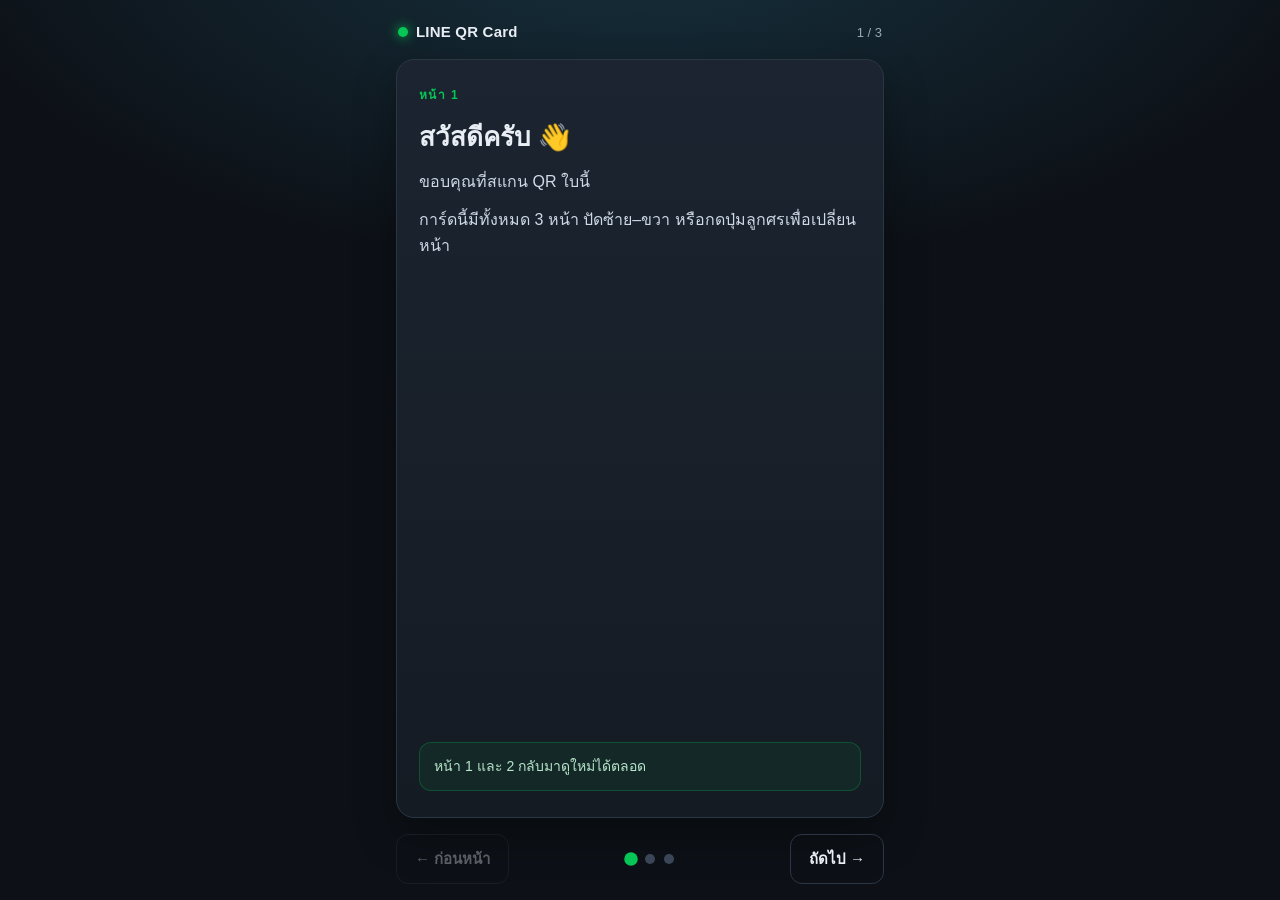
==== index.html @ 502ca48c "Add one-time-reveal QR card app Static, dependency-free card opened by scanning a QR code.  - Pages " ====
<!DOCTYPE html>
<html lang="th">
<head>
  <meta charset="utf-8">
  <meta name="viewport" content="width=device-width, initial-scale=1, viewport-fit=cover">
  <meta name="theme-color" content="#0d1117">
  <!-- การ์ดเป็นของส่วนตัว ไม่ควรถูก search engine เก็บ -->
  <meta name="robots" content="noindex, nofollow">
  <title>LINE QR Card</title>
  <link rel="stylesheet" href="assets/styles.css">
  <link rel="icon" href="data:image/svg+xml,<svg xmlns='http://www.w3.org/2000/svg' viewBox='0 0 100 100'><text y='.9em' font-size='90'>💌</text></svg>">
</head>
<body>
  <main class="app">
    <header class="topbar">
      <div class="brand" id="brand">LINE QR Card</div>
      <div class="counter" id="counter"></div>
    </header>

    <div class="stage" id="stage">
      <div class="viewport" id="viewport"></div>
    </div>

    <nav class="nav" id="nav">
      <button type="button" class="btn btn-ghost" id="prev">← ก่อนหน้า</button>
      <div class="dots" id="dots"></div>
      <button type="button" class="btn btn-ghost" id="next">ถัดไป →</button>
    </nav>
  </main>

  <script src="assets/card-data.js"></script>
  <script src="assets/storage.js"></script>
  <script src="assets/app.js"></script>
</body>
</html>
---- assets/styles.css ----
/* styles.css — mobile-first, ธีมเข้ม, accent เขียว LINE */

:root {
  --line: #06c755;
  --line-dim: #05a247;
  --bg: #0d1117;
  --bg-soft: #151b23;
  --surface: #1b2430;
  --surface-2: #232e3d;
  --border: #2b3644;
  --text: #e9eef5;
  --text-dim: #9aa7b8;
  --warn: #f0b429;
  --radius: 18px;
  --radius-sm: 12px;
}

* { box-sizing: border-box; }

html, body {
  margin: 0;
  padding: 0;
  min-height: 100%;
}

body {
  background:
    radial-gradient(1200px 600px at 50% -10%, #17323f 0%, transparent 60%),
    var(--bg);
  color: var(--text);
  font-family: -apple-system, BlinkMacSystemFont, "Segoe UI", "Noto Sans Thai",
    "Helvetica Neue", Arial, sans-serif;
  line-height: 1.65;
  -webkit-font-smoothing: antialiased;
  -webkit-tap-highlight-color: transparent;
}

/* ---------------- layout ---------------- */

.app {
  display: flex;
  flex-direction: column;
  min-height: 100vh;
  min-height: 100dvh;
  max-width: 520px;
  margin: 0 auto;
  padding: max(16px, env(safe-area-inset-top)) 16px
           max(16px, env(safe-area-inset-bottom));
}

.topbar {
  display: flex;
  align-items: center;
  justify-content: space-between;
  gap: 12px;
  padding: 4px 2px 14px;
}

.brand {
  display: flex;
  align-items: center;
  gap: 8px;
  font-weight: 700;
  font-size: 15px;
  letter-spacing: 0.2px;
}

.brand::before {
  content: "";
  width: 10px;
  height: 10px;
  border-radius: 50%;
  background: var(--line);
  box-shadow: 0 0 12px var(--line);
}

.counter {
  font-size: 13px;
  color: var(--text-dim);
  font-variant-numeric: tabular-nums;
}

.stage {
  flex: 1;
  display: flex;
  align-items: stretch;
  touch-action: pan-y;
}

.viewport {
  flex: 1;
  display: flex;
}

/* ---------------- card ---------------- */

.slide {
  flex: 1;
  display: flex;
  animation: slide-in 260ms ease;
}

@keyframes slide-in {
  from { opacity: 0; transform: translateY(10px); }
  to   { opacity: 1; transform: none; }
}

.card {
  flex: 1;
  display: flex;
  flex-direction: column;
  gap: 14px;
  background: linear-gradient(180deg, var(--surface) 0%, var(--bg-soft) 100%);
  border: 1px solid var(--border);
  border-radius: var(--radius);
  padding: 26px 22px;
  box-shadow: 0 18px 40px rgba(0, 0, 0, 0.35);
}

.eyebrow {
  font-size: 12px;
  font-weight: 700;
  letter-spacing: 1.4px;
  text-transform: uppercase;
  color: var(--line);
}

.card-title {
  margin: 0;
  font-size: 26px;
  line-height: 1.35;
  font-weight: 800;
}

.card-body { display: flex; flex-direction: column; gap: 12px; }

.body-line {
  margin: 0;
  font-size: 16px;
  color: #cfd9e6;
}

.note {
  margin-top: auto;
  padding: 12px 14px;
  background: rgba(6, 199, 85, 0.08);
  border: 1px solid rgba(6, 199, 85, 0.25);
  border-radius: var(--radius-sm);
  font-size: 14px;
  color: #b8e6cb;
}

.warn {
  padding: 11px 14px;
  background: rgba(240, 180, 41, 0.1);
  border: 1px solid rgba(240, 180, 41, 0.3);
  border-radius: var(--radius-sm);
  font-size: 13.5px;
  color: #f5d489;
}

/* ---------------- gate: เลือกซ้าย/ขวา ---------------- */

.gate-prompt {
  margin: 0;
  font-size: 15px;
  color: var(--text-dim);
}

.picker {
  display: grid;
  grid-template-columns: 1fr 1fr;
  gap: 12px;
  margin: 6px 0 4px;
}

.option {
  display: flex;
  flex-direction: column;
  align-items: center;
  gap: 6px;
  padding: 26px 12px;
  background: var(--surface-2);
  border: 1.5px solid var(--border);
  border-radius: var(--radius);
  color: var(--text);
  font-family: inherit;
  cursor: pointer;
  transition: transform 140ms ease, border-color 140ms ease, background 140ms ease;
}

.option:hover,
.option:focus-visible {
  border-color: var(--line);
  background: #26364a;
  outline: none;
}

.option:active { transform: scale(0.97); }

.option-icon { font-size: 34px; line-height: 1; }
.option-label { font-size: 19px; font-weight: 800; }
.option-teaser { font-size: 13px; color: var(--text-dim); text-align: center; }

/* ---------------- gate: เปิดครั้งเดียว ---------------- */

.card.is-revealed { border-color: rgba(6, 199, 85, 0.5); }

.reveal-badge {
  align-self: flex-start;
  padding: 6px 13px;
  background: var(--line);
  color: #04220f;
  border-radius: 999px;
  font-size: 13px;
  font-weight: 800;
}

.code-box {
  display: flex;
  align-items: center;
  justify-content: space-between;
  gap: 12px;
  padding: 14px 16px;
  background: #0b1017;
  border: 1px dashed var(--line);
  border-radius: var(--radius-sm);
}

.code-label { font-size: 12px; color: var(--text-dim); letter-spacing: 1px; }

.code-value {
  font-family: ui-monospace, SFMono-Regular, Menlo, monospace;
  font-size: 19px;
  letter-spacing: 2px;
  color: var(--line);
}

/* ---------------- gate: ปิดผนึกแล้ว ---------------- */

.card.is-sealed { align-items: center; text-align: center; }
.card.is-sealed .card-title { font-size: 22px; }
.card.is-sealed .eyebrow { align-self: center; }

.seal-icon {
  font-size: 52px;
  line-height: 1;
  margin-top: 12px;
  filter: grayscale(0.2);
}

.sealed-meta {
  width: 100%;
  padding: 14px;
  background: #0b1017;
  border: 1px solid var(--border);
  border-radius: var(--radius-sm);
  font-size: 14px;
  color: var(--text-dim);
}

.sealed-meta-row + .sealed-meta-row { margin-top: 4px; }

/* ---------------- buttons ---------------- */

.btn {
  padding: 12px 18px;
  border-radius: var(--radius-sm);
  border: 1px solid var(--border);
  background: var(--surface-2);
  color: var(--text);
  font-family: inherit;
  font-size: 15px;
  font-weight: 700;
  cursor: pointer;
  transition: opacity 140ms ease, transform 140ms ease, background 140ms ease;
}

.btn:active { transform: scale(0.98); }
.btn:disabled { opacity: 0.35; cursor: not-allowed; }
.btn:focus-visible { outline: 2px solid var(--line); outline-offset: 2px; }

.btn-primary {
  background: var(--line);
  border-color: var(--line);
  color: #04220f;
}

.btn-primary:hover:not(:disabled) { background: var(--line-dim); }
.btn-ghost { background: transparent; }
.btn-ghost:hover:not(:disabled) { background: var(--surface-2); }
.btn-block { width: 100%; margin-top: auto; }
.btn-sm { padding: 7px 12px; font-size: 13px; }

/* ---------------- nav ---------------- */

.nav {
  display: flex;
  align-items: center;
  justify-content: space-between;
  gap: 14px;
  padding-top: 16px;
}

.nav .btn { min-width: 76px; }

.dots { display: flex; align-items: center; gap: 9px; }

.dot {
  width: 10px;
  height: 10px;
  padding: 0;
  border: none;
  border-radius: 50%;
  background: #3a4657;
  cursor: pointer;
  transition: background 160ms ease, transform 160ms ease;
}

.dot.is-active { background: var(--line); transform: scale(1.35); }
.dot.is-locked { background: #55606f; box-shadow: inset 0 0 0 2px #0d1117; }
.dot:focus-visible { outline: 2px solid var(--line); outline-offset: 3px; }

/* ---------------- modal ---------------- */

.modal-overlay {
  position: fixed;
  inset: 0;
  display: flex;
  align-items: center;
  justify-content: center;
  padding: 22px;
  background: rgba(3, 6, 10, 0.72);
  backdrop-filter: blur(3px);
  opacity: 0;
  transition: opacity 160ms ease;
  z-index: 50;
}

.modal-overlay.is-open { opacity: 1; }

.modal {
  width: 100%;
  max-width: 380px;
  background: var(--surface);
  border: 1px solid var(--border);
  border-radius: var(--radius);
  padding: 22px;
  box-shadow: 0 24px 60px rgba(0, 0, 0, 0.55);
  transform: translateY(12px) scale(0.98);
  transition: transform 180ms ease;
}

.modal-overlay.is-open .modal { transform: none; }

.modal-title { margin: 0 0 8px; font-size: 19px; font-weight: 800; }
.modal-message { margin: 0 0 20px; font-size: 15px; color: var(--text-dim); }

.modal-actions {
  display: grid;
  grid-template-columns: 1fr 1fr;
  gap: 10px;
}

/* ---------------- dev bar ---------------- */

.devbar {
  position: fixed;
  left: 0;
  right: 0;
  bottom: 0;
  display: flex;
  align-items: center;
  justify-content: space-between;
  gap: 12px;
  padding: 9px 14px calc(9px + env(safe-area-inset-bottom));
  background: #05070a;
  border-top: 1px solid var(--border);
  font-size: 12px;
  z-index: 40;
}

body.has-devbar .app { padding-bottom: 72px; }

.devbar-label {
  font-family: ui-monospace, SFMono-Regular, Menlo, monospace;
  color: var(--text-dim);
  overflow: hidden;
  text-overflow: ellipsis;
  white-space: nowrap;
}

/* ---------------- QR tool (qr.html) ---------------- */

.tool { max-width: 520px; margin: 0 auto; padding: 24px 16px 60px; }
.tool h1 { font-size: 24px; margin: 0 0 6px; }
.tool .lede { margin: 0 0 22px; color: var(--text-dim); font-size: 15px; }

.field { display: flex; flex-direction: column; gap: 6px; margin-bottom: 16px; }
.field label { font-size: 13px; font-weight: 700; color: var(--text-dim); }

.field input {
  padding: 12px 14px;
  background: var(--surface);
  border: 1px solid var(--border);
  border-radius: var(--radius-sm);
  color: var(--text);
  font-family: inherit;
  font-size: 15px;
}

.field input:focus { outline: 2px solid var(--line); outline-offset: 1px; }

.qr-out {
  display: flex;
  flex-direction: column;
  align-items: center;
  gap: 14px;
  padding: 22px;
  background: var(--surface);
  border: 1px solid var(--border);
  border-radius: var(--radius);
}

.qr-canvas-wrap {
  padding: 14px;
  background: #fff;
  border-radius: var(--radius-sm);
  line-height: 0;
}

.qr-canvas-wrap canvas { display: block; width: 240px; height: 240px; image-rendering: pixelated; }

.qr-link {
  width: 100%;
  padding: 11px 13px;
  background: #0b1017;
  border: 1px solid var(--border);
  border-radius: var(--radius-sm);
  font-family: ui-monospace, SFMono-Regular, Menlo, monospace;
  font-size: 12.5px;
  color: #a8d8bd;
  word-break: break-all;
}

.qr-actions { display: flex; gap: 10px; width: 100%; }
.qr-actions .btn { flex: 1; }

.tool-error {
  padding: 12px 14px;
  background: rgba(240, 90, 90, 0.1);
  border: 1px solid rgba(240, 90, 90, 0.35);
  border-radius: var(--radius-sm);
  color: #f3b0b0;
  font-size: 14px;
}

.tool-links { margin-top: 26px; font-size: 14px; }
.tool-links a { color: var(--line); }

/* ---------------- a11y ---------------- */

@media (prefers-reduced-motion: reduce) {
  *, *::before, *::after {
    animation-duration: 0.01ms !important;
    transition-duration: 0.01ms !important;
  }
}
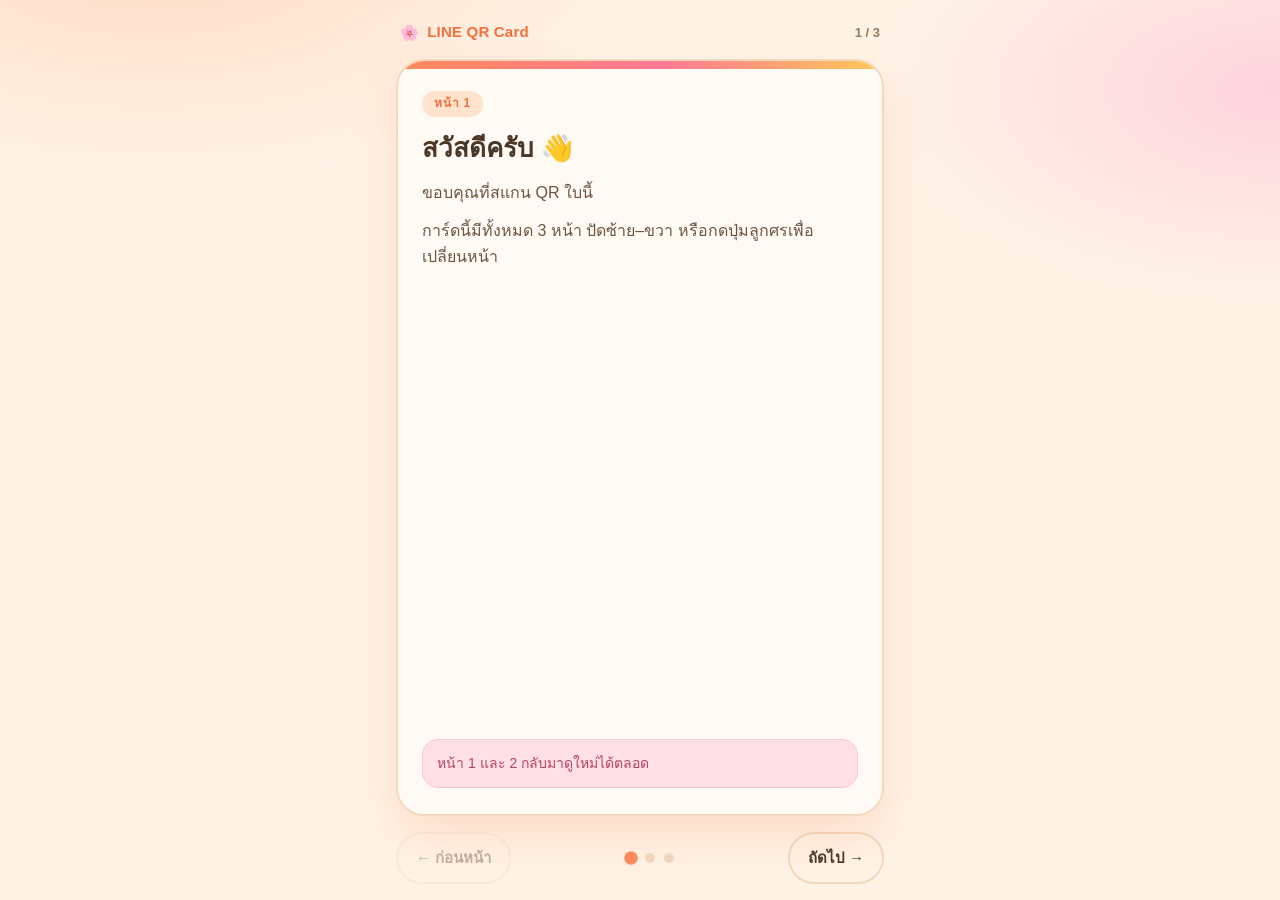
==== commit 335de395: "Restyle card to a warm, cute palette Swap the dark theme for cream/peach/pink tones: rounded 28px ca" ====
--- a/index.html
+++ b/index.html
@@ -3,7 +3,7 @@
 <head>
   <meta charset="utf-8">
   <meta name="viewport" content="width=device-width, initial-scale=1, viewport-fit=cover">
-  <meta name="theme-color" content="#0d1117">
+  <meta name="theme-color" content="#fff3e6">
   <!-- การ์ดเป็นของส่วนตัว ไม่ควรถูก search engine เก็บ -->
   <meta name="robots" content="noindex, nofollow">
   <title>LINE QR Card</title>
--- a/assets/styles.css
+++ b/assets/styles.css
@@ -1,18 +1,24 @@
-/* styles.css — mobile-first, ธีมเข้ม, accent เขียว LINE */
+/* styles.css — mobile-first, ทรงการ์ดโค้งมนน่ารัก โทนอบอุ่น (ครีม/พีช/ส้ม) */
 
 :root {
-  --line: #06c755;
-  --line-dim: #05a247;
-  --bg: #0d1117;
-  --bg-soft: #151b23;
-  --surface: #1b2430;
-  --surface-2: #232e3d;
-  --border: #2b3644;
-  --text: #e9eef5;
-  --text-dim: #9aa7b8;
-  --warn: #f0b429;
-  --radius: 18px;
-  --radius-sm: 12px;
+  --accent: #ff8a5b;
+  --accent-dim: #f2703c;
+  --accent-soft: #ffe3cc;
+  --pink: #ff7a93;
+  --pink-soft: #ffe0e6;
+  --yellow: #ffc857;
+
+  --bg: #fff3e6;
+  --bg-soft: #ffe9d6;
+  --surface: #fffaf3;
+  --surface-2: #fff2e2;
+  --border: #f2d9bd;
+  --text: #4a3728;
+  --text-dim: #9a7757;
+  --warn: #d97a1f;
+
+  --radius: 28px;
+  --radius-sm: 16px;
 }
 
 * { box-sizing: border-box; }
@@ -25,7 +31,8 @@
 
 body {
   background:
-    radial-gradient(1200px 600px at 50% -10%, #17323f 0%, transparent 60%),
+    radial-gradient(900px 460px at 12% -8%, #ffd9c2 0%, transparent 55%),
+    radial-gradient(800px 420px at 100% 10%, #ffd3de 0%, transparent 50%),
     var(--bg);
   color: var(--text);
   font-family: -apple-system, BlinkMacSystemFont, "Segoe UI", "Noto Sans Thai",
@@ -53,29 +60,28 @@
   align-items: center;
   justify-content: space-between;
   gap: 12px;
-  padding: 4px 2px 14px;
+  padding: 4px 4px 14px;
 }
 
 .brand {
   display: flex;
   align-items: center;
   gap: 8px;
-  font-weight: 700;
+  font-weight: 800;
   font-size: 15px;
   letter-spacing: 0.2px;
+  color: var(--accent-dim);
 }
 
 .brand::before {
-  content: "";
-  width: 10px;
-  height: 10px;
-  border-radius: 50%;
-  background: var(--line);
-  box-shadow: 0 0 12px var(--line);
+  content: "🌸";
+  font-size: 15px;
+  line-height: 1;
 }
 
 .counter {
   font-size: 13px;
+  font-weight: 700;
   color: var(--text-dim);
   font-variant-numeric: tabular-nums;
 }
@@ -101,28 +107,47 @@
 }
 
 @keyframes slide-in {
-  from { opacity: 0; transform: translateY(10px); }
+  from { opacity: 0; transform: translateY(10px) scale(0.99); }
   to   { opacity: 1; transform: none; }
 }
 
 .card {
+  position: relative;
   flex: 1;
   display: flex;
   flex-direction: column;
   gap: 14px;
-  background: linear-gradient(180deg, var(--surface) 0%, var(--bg-soft) 100%);
-  border: 1px solid var(--border);
+  background: var(--surface);
+  border: 2px solid var(--border);
   border-radius: var(--radius);
-  padding: 26px 22px;
-  box-shadow: 0 18px 40px rgba(0, 0, 0, 0.35);
+  padding: 30px 24px 26px;
+  box-shadow:
+    0 22px 44px rgba(242, 112, 60, 0.16),
+    0 2px 0 rgba(255, 255, 255, 0.6) inset;
+  overflow: hidden;
+}
+
+/* แถบขอบด้านบนสีสลับ ให้ดูเป็นการ์ดจริง ๆ */
+.card::before {
+  content: "";
+  position: absolute;
+  top: 0;
+  left: 0;
+  right: 0;
+  height: 8px;
+  background: linear-gradient(90deg, var(--accent) 0%, var(--pink) 55%, var(--yellow) 100%);
 }
 
 .eyebrow {
+  display: inline-flex;
+  align-self: flex-start;
+  padding: 3px 12px;
   font-size: 12px;
-  font-weight: 700;
-  letter-spacing: 1.4px;
-  text-transform: uppercase;
-  color: var(--line);
+  font-weight: 800;
+  letter-spacing: 0.8px;
+  border-radius: 999px;
+  background: var(--accent-soft);
+  color: var(--accent-dim);
 }
 
 .card-title {
@@ -130,6 +155,7 @@
   font-size: 26px;
   line-height: 1.35;
   font-weight: 800;
+  color: var(--text);
 }
 
 .card-body { display: flex; flex-direction: column; gap: 12px; }
@@ -137,26 +163,27 @@
 .body-line {
   margin: 0;
   font-size: 16px;
-  color: #cfd9e6;
+  color: #6b5540;
 }
 
 .note {
   margin-top: auto;
   padding: 12px 14px;
-  background: rgba(6, 199, 85, 0.08);
-  border: 1px solid rgba(6, 199, 85, 0.25);
+  background: var(--pink-soft);
+  border: 1px solid #ffc7d2;
   border-radius: var(--radius-sm);
   font-size: 14px;
-  color: #b8e6cb;
+  color: #b6425f;
 }
 
 .warn {
   padding: 11px 14px;
-  background: rgba(240, 180, 41, 0.1);
-  border: 1px solid rgba(240, 180, 41, 0.3);
+  background: #fff2d6;
+  border: 1px solid #f4d896;
   border-radius: var(--radius-sm);
   font-size: 13.5px;
-  color: #f5d489;
+  color: var(--warn);
+  font-weight: 600;
 }
 
 /* ---------------- gate: เลือกซ้าย/ขวา ---------------- */
@@ -170,7 +197,7 @@
 .picker {
   display: grid;
   grid-template-columns: 1fr 1fr;
-  gap: 12px;
+  gap: 14px;
   margin: 6px 0 4px;
 }
 
@@ -179,38 +206,51 @@
   flex-direction: column;
   align-items: center;
   gap: 6px;
-  padding: 26px 12px;
+  padding: 28px 12px;
   background: var(--surface-2);
-  border: 1.5px solid var(--border);
-  border-radius: var(--radius);
+  border: 2px solid var(--border);
+  border-radius: 22px;
   color: var(--text);
   font-family: inherit;
   cursor: pointer;
-  transition: transform 140ms ease, border-color 140ms ease, background 140ms ease;
-}
+  transition: transform 140ms ease, border-color 140ms ease, background 140ms ease,
+    box-shadow 140ms ease;
+}
+
+.option-left { background: var(--accent-soft); }
+.option-right { background: var(--pink-soft); }
 
 .option:hover,
 .option:focus-visible {
-  border-color: var(--line);
-  background: #26364a;
+  border-color: var(--accent);
+  transform: translateY(-3px);
+  box-shadow: 0 12px 22px rgba(242, 112, 60, 0.18);
   outline: none;
 }
 
-.option:active { transform: scale(0.97); }
-
-.option-icon { font-size: 34px; line-height: 1; }
+.option-right:hover,
+.option-right:focus-visible { border-color: var(--pink); box-shadow: 0 12px 22px rgba(255, 122, 147, 0.2); }
+
+.option:active { transform: scale(0.97) translateY(0); }
+
+.option-icon {
+  font-size: 36px;
+  line-height: 1;
+  filter: drop-shadow(0 3px 4px rgba(0, 0, 0, 0.08));
+}
+
 .option-label { font-size: 19px; font-weight: 800; }
 .option-teaser { font-size: 13px; color: var(--text-dim); text-align: center; }
 
 /* ---------------- gate: เปิดครั้งเดียว ---------------- */
 
-.card.is-revealed { border-color: rgba(6, 199, 85, 0.5); }
+.card.is-revealed { border-color: var(--accent); }
 
 .reveal-badge {
   align-self: flex-start;
-  padding: 6px 13px;
-  background: var(--line);
-  color: #04220f;
+  padding: 6px 14px;
+  background: linear-gradient(90deg, var(--accent), var(--pink));
+  color: #fff;
   border-radius: 999px;
   font-size: 13px;
   font-weight: 800;
@@ -222,18 +262,18 @@
   justify-content: space-between;
   gap: 12px;
   padding: 14px 16px;
-  background: #0b1017;
-  border: 1px dashed var(--line);
-  border-radius: var(--radius-sm);
-}
-
-.code-label { font-size: 12px; color: var(--text-dim); letter-spacing: 1px; }
+  background: var(--accent-soft);
+  border: 2px dashed var(--accent);
+  border-radius: var(--radius-sm);
+}
+
+.code-label { font-size: 12px; color: var(--accent-dim); letter-spacing: 1px; font-weight: 700; }
 
 .code-value {
   font-family: ui-monospace, SFMono-Regular, Menlo, monospace;
   font-size: 19px;
   letter-spacing: 2px;
-  color: var(--line);
+  color: var(--accent-dim);
 }
 
 /* ---------------- gate: ปิดผนึกแล้ว ---------------- */
@@ -246,13 +286,12 @@
   font-size: 52px;
   line-height: 1;
   margin-top: 12px;
-  filter: grayscale(0.2);
 }
 
 .sealed-meta {
   width: 100%;
   padding: 14px;
-  background: #0b1017;
+  background: var(--surface-2);
   border: 1px solid var(--border);
   border-radius: var(--radius-sm);
   font-size: 14px;
@@ -265,8 +304,8 @@
 
 .btn {
   padding: 12px 18px;
-  border-radius: var(--radius-sm);
-  border: 1px solid var(--border);
+  border-radius: 999px;
+  border: 2px solid var(--border);
   background: var(--surface-2);
   color: var(--text);
   font-family: inherit;
@@ -278,15 +317,16 @@
 
 .btn:active { transform: scale(0.98); }
 .btn:disabled { opacity: 0.35; cursor: not-allowed; }
-.btn:focus-visible { outline: 2px solid var(--line); outline-offset: 2px; }
+.btn:focus-visible { outline: 2px solid var(--accent); outline-offset: 2px; }
 
 .btn-primary {
-  background: var(--line);
-  border-color: var(--line);
-  color: #04220f;
-}
-
-.btn-primary:hover:not(:disabled) { background: var(--line-dim); }
+  background: linear-gradient(90deg, var(--accent), var(--pink));
+  border-color: transparent;
+  color: #fff;
+  box-shadow: 0 10px 20px rgba(242, 112, 60, 0.28);
+}
+
+.btn-primary:hover:not(:disabled) { filter: brightness(1.04); }
 .btn-ghost { background: transparent; }
 .btn-ghost:hover:not(:disabled) { background: var(--surface-2); }
 .btn-block { width: 100%; margin-top: auto; }
@@ -312,14 +352,14 @@
   padding: 0;
   border: none;
   border-radius: 50%;
-  background: #3a4657;
+  background: #f0d9c2;
   cursor: pointer;
   transition: background 160ms ease, transform 160ms ease;
 }
 
-.dot.is-active { background: var(--line); transform: scale(1.35); }
-.dot.is-locked { background: #55606f; box-shadow: inset 0 0 0 2px #0d1117; }
-.dot:focus-visible { outline: 2px solid var(--line); outline-offset: 3px; }
+.dot.is-active { background: var(--accent); transform: scale(1.35); }
+.dot.is-locked { background: #e3b98f; box-shadow: inset 0 0 0 2px var(--bg); }
+.dot:focus-visible { outline: 2px solid var(--accent); outline-offset: 3px; }
 
 /* ---------------- modal ---------------- */
 
@@ -330,7 +370,7 @@
   align-items: center;
   justify-content: center;
   padding: 22px;
-  background: rgba(3, 6, 10, 0.72);
+  background: rgba(74, 55, 40, 0.45);
   backdrop-filter: blur(3px);
   opacity: 0;
   transition: opacity 160ms ease;
@@ -343,10 +383,10 @@
   width: 100%;
   max-width: 380px;
   background: var(--surface);
-  border: 1px solid var(--border);
+  border: 2px solid var(--border);
   border-radius: var(--radius);
   padding: 22px;
-  box-shadow: 0 24px 60px rgba(0, 0, 0, 0.55);
+  box-shadow: 0 24px 60px rgba(74, 55, 40, 0.28);
   transform: translateY(12px) scale(0.98);
   transition: transform 180ms ease;
 }
@@ -374,8 +414,8 @@
   justify-content: space-between;
   gap: 12px;
   padding: 9px 14px calc(9px + env(safe-area-inset-bottom));
-  background: #05070a;
-  border-top: 1px solid var(--border);
+  background: #4a3728;
+  border-top: 1px solid #614632;
   font-size: 12px;
   z-index: 40;
 }
@@ -384,16 +424,22 @@
 
 .devbar-label {
   font-family: ui-monospace, SFMono-Regular, Menlo, monospace;
-  color: var(--text-dim);
+  color: #d8bfa4;
   overflow: hidden;
   text-overflow: ellipsis;
   white-space: nowrap;
 }
 
+.devbar .btn {
+  background: #614632;
+  border-color: #7a5a3f;
+  color: #ffe9d6;
+}
+
 /* ---------------- QR tool (qr.html) ---------------- */
 
 .tool { max-width: 520px; margin: 0 auto; padding: 24px 16px 60px; }
-.tool h1 { font-size: 24px; margin: 0 0 6px; }
+.tool h1 { font-size: 24px; margin: 0 0 6px; color: var(--accent-dim); }
 .tool .lede { margin: 0 0 22px; color: var(--text-dim); font-size: 15px; }
 
 .field { display: flex; flex-direction: column; gap: 6px; margin-bottom: 16px; }
@@ -402,14 +448,14 @@
 .field input {
   padding: 12px 14px;
   background: var(--surface);
-  border: 1px solid var(--border);
+  border: 2px solid var(--border);
   border-radius: var(--radius-sm);
   color: var(--text);
   font-family: inherit;
   font-size: 15px;
 }
 
-.field input:focus { outline: 2px solid var(--line); outline-offset: 1px; }
+.field input:focus { outline: 2px solid var(--accent); outline-offset: 1px; }
 
 .qr-out {
   display: flex;
@@ -418,13 +464,14 @@
   gap: 14px;
   padding: 22px;
   background: var(--surface);
-  border: 1px solid var(--border);
+  border: 2px solid var(--border);
   border-radius: var(--radius);
 }
 
 .qr-canvas-wrap {
   padding: 14px;
   background: #fff;
+  border: 2px dashed var(--accent-soft);
   border-radius: var(--radius-sm);
   line-height: 0;
 }
@@ -434,12 +481,12 @@
 .qr-link {
   width: 100%;
   padding: 11px 13px;
-  background: #0b1017;
+  background: var(--surface-2);
   border: 1px solid var(--border);
   border-radius: var(--radius-sm);
   font-family: ui-monospace, SFMono-Regular, Menlo, monospace;
   font-size: 12.5px;
-  color: #a8d8bd;
+  color: var(--accent-dim);
   word-break: break-all;
 }
 
@@ -448,15 +495,15 @@
 
 .tool-error {
   padding: 12px 14px;
-  background: rgba(240, 90, 90, 0.1);
-  border: 1px solid rgba(240, 90, 90, 0.35);
-  border-radius: var(--radius-sm);
-  color: #f3b0b0;
+  background: #ffe1e1;
+  border: 1px solid #ffb3b3;
+  border-radius: var(--radius-sm);
+  color: #b23a3a;
   font-size: 14px;
 }
 
 .tool-links { margin-top: 26px; font-size: 14px; }
-.tool-links a { color: var(--line); }
+.tool-links a { color: var(--accent-dim); font-weight: 700; }
 
 /* ---------------- a11y ---------------- */
 
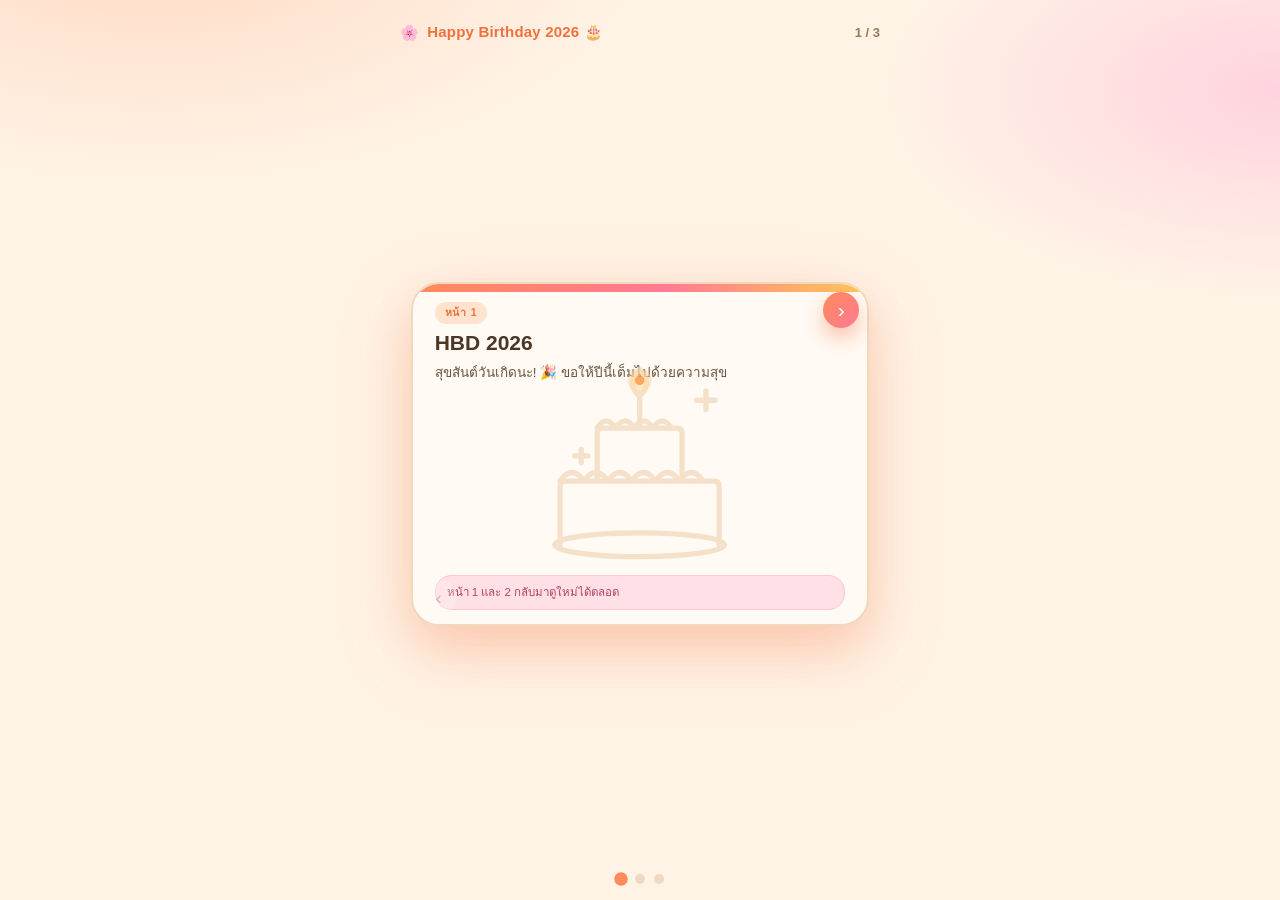
==== commit e9afb1e9: "Redesign as a floating landscape card with corner nav Replace the full-bleed vertical "document" lay" ====
--- a/index.html
+++ b/index.html
@@ -18,13 +18,19 @@
     </header>
 
     <div class="stage" id="stage">
-      <div class="viewport" id="viewport"></div>
+      <div class="card-frame">
+        <div class="viewport" id="viewport"></div>
+        <button type="button" class="corner-nav corner-prev" id="prev" aria-label="ก่อนหน้า">
+          <span aria-hidden="true">‹</span>
+        </button>
+        <button type="button" class="corner-nav corner-next" id="next" aria-label="ถัดไป">
+          <span aria-hidden="true">›</span>
+        </button>
+      </div>
     </div>
 
-    <nav class="nav" id="nav">
-      <button type="button" class="btn btn-ghost" id="prev">← ก่อนหน้า</button>
+    <nav class="dotsbar" id="nav">
       <div class="dots" id="dots"></div>
-      <button type="button" class="btn btn-ghost" id="next">ถัดไป →</button>
     </nav>
   </main>
 
--- a/assets/styles.css
+++ b/assets/styles.css
@@ -89,12 +89,32 @@
 .stage {
   flex: 1;
   display: flex;
-  align-items: stretch;
+  align-items: center;
+  justify-content: center;
   touch-action: pan-y;
+  padding: 4px 0 16px;
+}
+
+/* ทรงการ์ดแนวนอน ลอยอยู่กลางจอ — ไม่ใช่หน้ากระดาษที่เต็มจอ */
+.card-frame {
+  position: relative;
+  width: min(94%, 480px);
+  aspect-ratio: 4 / 3;
+  filter: drop-shadow(0 20px 34px rgba(242, 112, 60, 0.22));
+}
+
+/* จอเตี้ย (มือถือจอเล็ก/แนวนอน) — ลดความแบนลงหน่อยให้เนื้อหาพอมีที่อยู่ */
+@media (max-height: 720px) {
+  .card-frame { aspect-ratio: 3 / 2.5; }
+}
+
+@media (max-height: 600px) {
+  .card-frame { aspect-ratio: 3 / 2.7; }
 }
 
 .viewport {
-  flex: 1;
+  position: absolute;
+  inset: 0;
   display: flex;
 }
 
@@ -116,15 +136,17 @@
   flex: 1;
   display: flex;
   flex-direction: column;
-  gap: 14px;
+  gap: 6px;
   background: var(--surface);
   border: 2px solid var(--border);
   border-radius: var(--radius);
-  padding: 30px 24px 26px;
+  padding: 18px 22px 14px;
   box-shadow:
     0 22px 44px rgba(242, 112, 60, 0.16),
     0 2px 0 rgba(255, 255, 255, 0.6) inset;
-  overflow: hidden;
+  /* กันเนื้อหาล้นในการ์ดทรงเตี้ย — เลื่อนดูได้แทนที่จะโดนตัดหาย */
+  overflow-x: hidden;
+  overflow-y: auto;
 }
 
 /* แถบขอบด้านบนสีสลับ ให้ดูเป็นการ์ดจริง ๆ */
@@ -138,11 +160,51 @@
   background: linear-gradient(90deg, var(--accent) 0%, var(--pink) 55%, var(--yellow) 100%);
 }
 
+/* ลายเส้นพื้นหลัง — สีเดียวกับกรอบการ์ด ไม่ลงสี (ยกเว้นจุดเทียนที่ใส่สีอุ่นๆ ไว้นิดหน่อย) ไม่รับคลิก */
+.card-art {
+  position: absolute;
+  inset: 0;
+  display: flex;
+  pointer-events: none;
+  opacity: 0.5;
+  color: var(--border);
+}
+
+.card-art svg { display: block; }
+
+/* หน้าปก: เค้กตัวใหญ่ฟีลป็อปอัป กะพลามยักตอนเปิดหน้า */
+.card-art-cake {
+  align-items: center;
+  justify-content: center;
+  opacity: 0.75;
+}
+
+.card-art-cake svg {
+  height: 78%;
+  width: auto;
+  animation: cake-pop 560ms cubic-bezier(0.34, 1.56, 0.64, 1) both;
+  transform-origin: 50% 78%;
+}
+
+@keyframes cake-pop {
+  0%   { opacity: 0; transform: scale(0.35) translateY(14px) rotate(-8deg); }
+  65%  { opacity: 1; transform: scale(1.08) translateY(-3px) rotate(2deg); }
+  100% { opacity: 1; transform: scale(1) translateY(0) rotate(0deg); }
+}
+
+.card-art-sleepy-cat {
+  align-items: flex-end;
+  justify-content: flex-end;
+  padding: 6px 4px;
+}
+
+.card-art-sleepy-cat svg { height: 66%; width: auto; }
+
 .eyebrow {
   display: inline-flex;
   align-self: flex-start;
-  padding: 3px 12px;
-  font-size: 12px;
+  padding: 2px 10px;
+  font-size: 10.5px;
   font-weight: 800;
   letter-spacing: 0.8px;
   border-radius: 999px;
@@ -152,36 +214,36 @@
 
 .card-title {
   margin: 0;
-  font-size: 26px;
-  line-height: 1.35;
+  font-size: 21px;
+  line-height: 1.25;
   font-weight: 800;
   color: var(--text);
 }
 
-.card-body { display: flex; flex-direction: column; gap: 12px; }
+.card-body { display: flex; flex-direction: column; gap: 6px; }
 
 .body-line {
   margin: 0;
-  font-size: 16px;
+  font-size: 13.5px;
   color: #6b5540;
 }
 
 .note {
   margin-top: auto;
-  padding: 12px 14px;
+  padding: 7px 11px;
   background: var(--pink-soft);
   border: 1px solid #ffc7d2;
   border-radius: var(--radius-sm);
-  font-size: 14px;
+  font-size: 11.5px;
   color: #b6425f;
 }
 
 .warn {
-  padding: 11px 14px;
+  padding: 5px 10px;
   background: #fff2d6;
   border: 1px solid #f4d896;
   border-radius: var(--radius-sm);
-  font-size: 13.5px;
+  font-size: 10.5px;
   color: var(--warn);
   font-weight: 600;
 }
@@ -190,26 +252,29 @@
 
 .gate-prompt {
   margin: 0;
-  font-size: 15px;
+  font-size: 12.5px;
   color: var(--text-dim);
 }
 
 .picker {
   display: grid;
   grid-template-columns: 1fr 1fr;
-  gap: 14px;
-  margin: 6px 0 4px;
+  gap: 10px;
+  margin: 2px 0;
+  flex: 1;
+  min-height: 0;
 }
 
 .option {
   display: flex;
   flex-direction: column;
   align-items: center;
-  gap: 6px;
-  padding: 28px 12px;
+  justify-content: center;
+  gap: 4px;
+  padding: 10px 10px;
   background: var(--surface-2);
   border: 2px solid var(--border);
-  border-radius: 22px;
+  border-radius: 18px;
   color: var(--text);
   font-family: inherit;
   cursor: pointer;
@@ -234,13 +299,13 @@
 .option:active { transform: scale(0.97) translateY(0); }
 
 .option-icon {
-  font-size: 36px;
+  font-size: 24px;
   line-height: 1;
   filter: drop-shadow(0 3px 4px rgba(0, 0, 0, 0.08));
 }
 
-.option-label { font-size: 19px; font-weight: 800; }
-.option-teaser { font-size: 13px; color: var(--text-dim); text-align: center; }
+.option-label { font-size: 14px; font-weight: 800; }
+.option-teaser { font-size: 10px; color: var(--text-dim); text-align: center; }
 
 /* ---------------- gate: เปิดครั้งเดียว ---------------- */
 
@@ -248,11 +313,11 @@
 
 .reveal-badge {
   align-self: flex-start;
-  padding: 6px 14px;
+  padding: 3px 10px;
   background: linear-gradient(90deg, var(--accent), var(--pink));
   color: #fff;
   border-radius: 999px;
-  font-size: 13px;
+  font-size: 10px;
   font-weight: 800;
 }
 
@@ -260,41 +325,41 @@
   display: flex;
   align-items: center;
   justify-content: space-between;
-  gap: 12px;
-  padding: 14px 16px;
+  gap: 10px;
+  padding: 6px 12px;
   background: var(--accent-soft);
   border: 2px dashed var(--accent);
   border-radius: var(--radius-sm);
 }
 
-.code-label { font-size: 12px; color: var(--accent-dim); letter-spacing: 1px; font-weight: 700; }
+.code-label { font-size: 10px; color: var(--accent-dim); letter-spacing: 1px; font-weight: 700; }
 
 .code-value {
   font-family: ui-monospace, SFMono-Regular, Menlo, monospace;
-  font-size: 19px;
-  letter-spacing: 2px;
+  font-size: 15px;
+  letter-spacing: 1.5px;
   color: var(--accent-dim);
 }
 
 /* ---------------- gate: ปิดผนึกแล้ว ---------------- */
 
 .card.is-sealed { align-items: center; text-align: center; }
-.card.is-sealed .card-title { font-size: 22px; }
+.card.is-sealed .card-title { font-size: 18px; }
 .card.is-sealed .eyebrow { align-self: center; }
 
 .seal-icon {
-  font-size: 52px;
+  font-size: 34px;
   line-height: 1;
-  margin-top: 12px;
+  margin-top: 2px;
 }
 
 .sealed-meta {
   width: 100%;
-  padding: 14px;
+  padding: 8px 12px;
   background: var(--surface-2);
   border: 1px solid var(--border);
   border-radius: var(--radius-sm);
-  font-size: 14px;
+  font-size: 11.5px;
   color: var(--text-dim);
 }
 
@@ -332,17 +397,58 @@
 .btn-block { width: 100%; margin-top: auto; }
 .btn-sm { padding: 7px 12px; font-size: 13px; }
 
-/* ---------------- nav ---------------- */
-
-.nav {
-  display: flex;
-  align-items: center;
-  justify-content: space-between;
-  gap: 14px;
-  padding-top: 16px;
-}
-
-.nav .btn { min-width: 76px; }
+.card .btn-block { padding: 6px 14px; font-size: 12px; margin-top: 6px; }
+
+/* ---------------- corner nav: มุมของการ์ด ---------------- */
+
+.corner-nav {
+  position: absolute;
+  width: 36px;
+  height: 36px;
+  display: flex;
+  align-items: center;
+  justify-content: center;
+  border: none;
+  border-radius: 50%;
+  font-size: 19px;
+  line-height: 1;
+  cursor: pointer;
+  z-index: 3;
+  transition: transform 140ms ease, opacity 140ms ease;
+}
+
+.corner-nav span { transform: translateY(-1px); }
+.corner-nav:active:not(:disabled) { transform: scale(0.9); }
+.corner-nav:disabled { opacity: 0.25; box-shadow: none; cursor: not-allowed; }
+.corner-nav:focus-visible { outline: 2px solid #fff; outline-offset: 2px; }
+
+/* ก่อนหน้า: มุมล่างซ้าย ทางเข้าออกรอง */
+.corner-prev {
+  left: 10px;
+  bottom: 10px;
+  background: var(--surface);
+  color: var(--text);
+  box-shadow: 0 6px 14px rgba(74, 55, 40, 0.18);
+}
+
+/* ถัดไป: มุมขวาบน — ทางออกหลักของการ์ดแต่ละหน้า ไม่ทับเนื้อหาด้านล่าง */
+.corner-next {
+  top: 10px;
+  right: 10px;
+  background: linear-gradient(135deg, var(--accent), var(--pink));
+  color: #fff;
+  font-size: 21px;
+  box-shadow: 0 10px 20px rgba(242, 112, 60, 0.4);
+}
+
+/* ---------------- แถบจุดบอกหน้า ---------------- */
+
+.dotsbar {
+  display: flex;
+  align-items: center;
+  justify-content: center;
+  padding-top: 12px;
+}
 
 .dots { display: flex; align-items: center; gap: 9px; }
 
